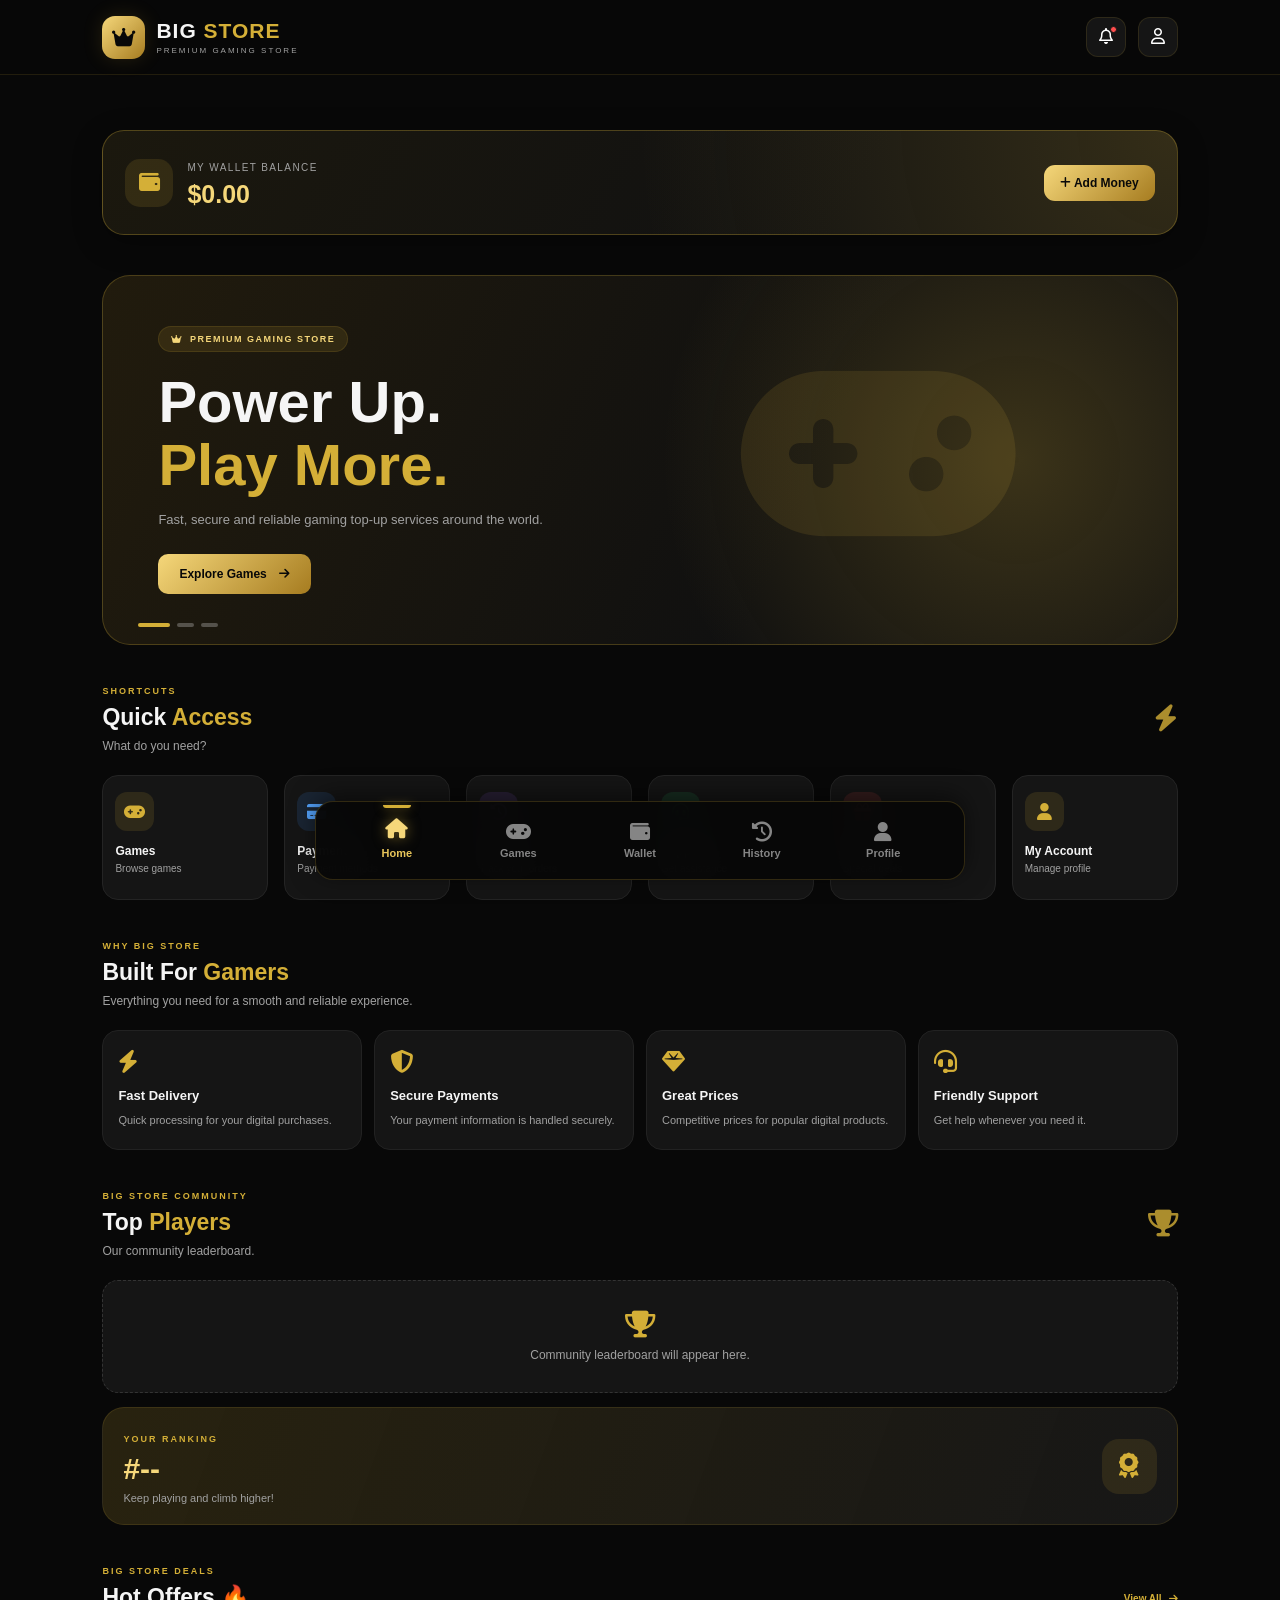
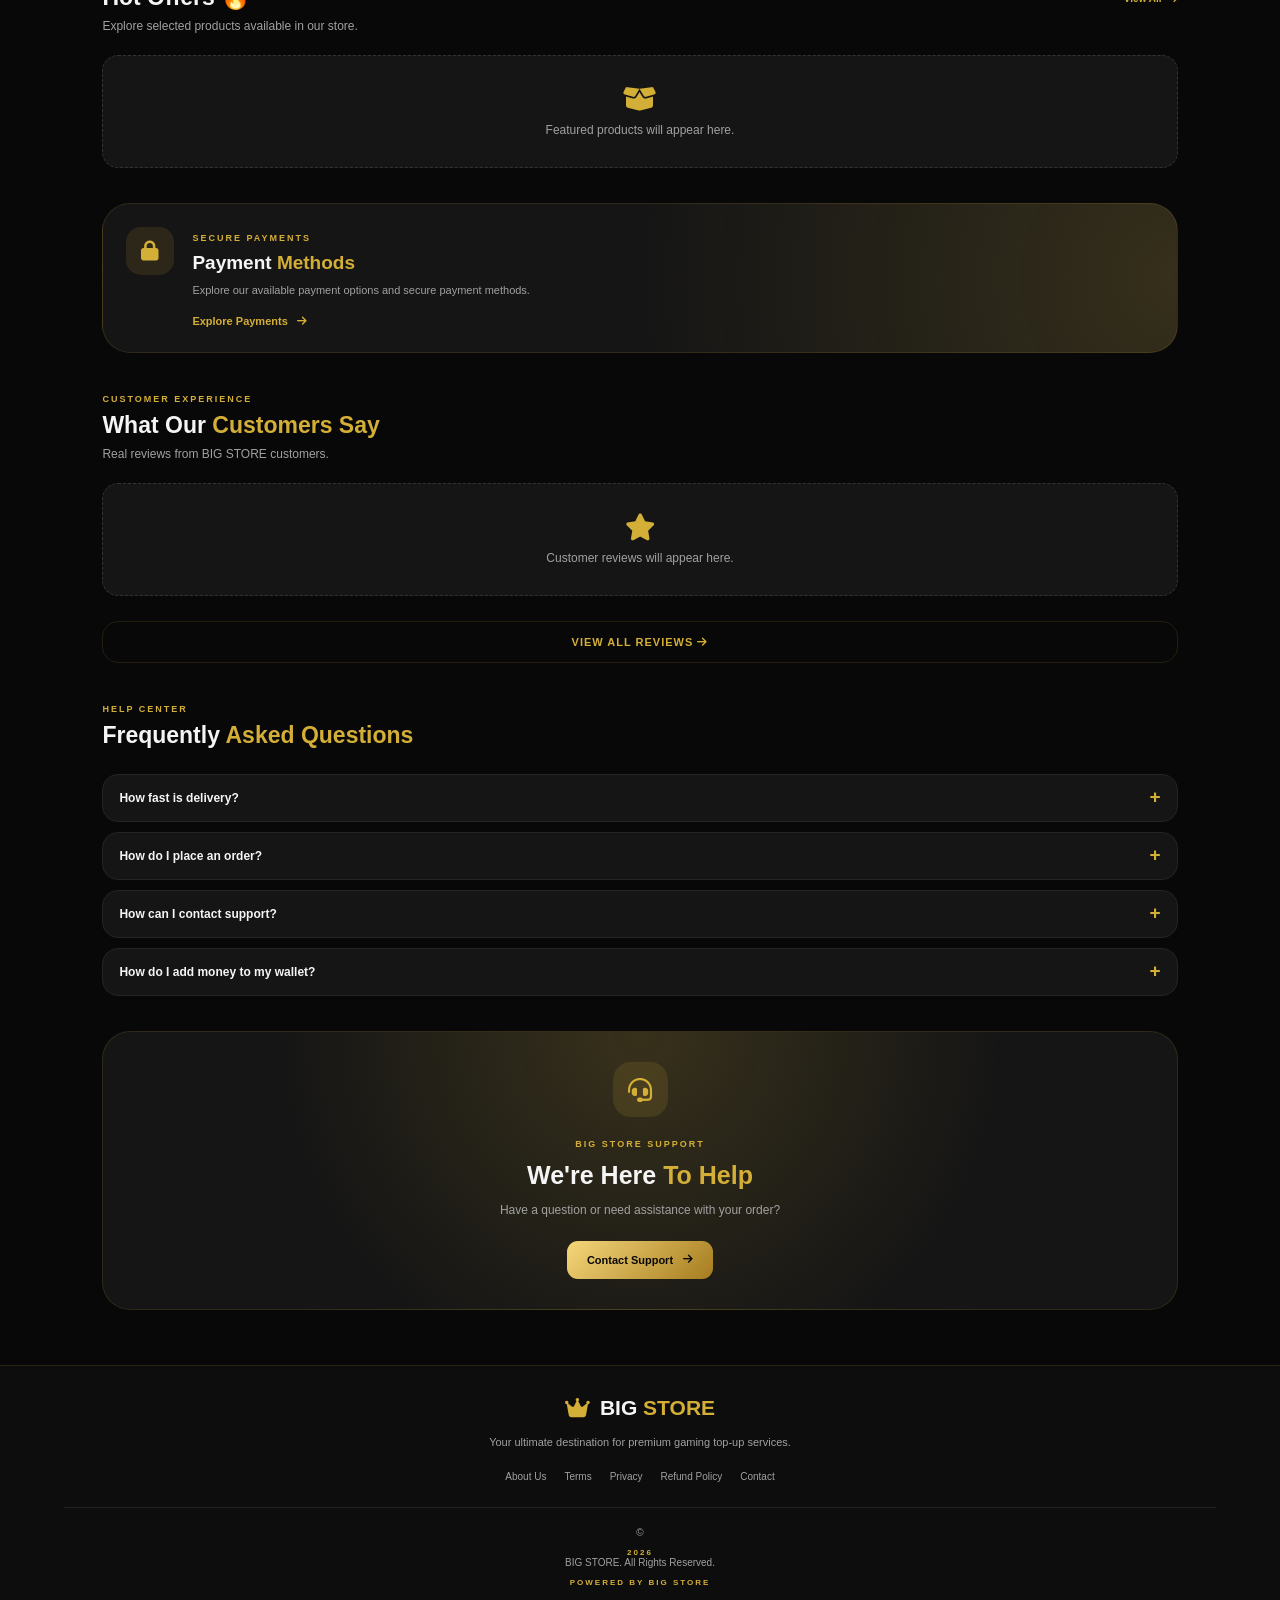
==== index.html @ cd186d9c "Initial commit" ====
<!DOCTYPE html>
<html lang="en">

<head>

<meta charset="UTF-8">

<meta name="viewport" content="width=device-width, initial-scale=1.0">

<title>BIG STORE | Premium Gaming Top-Up</title>

<meta name="description" content="BIG STORE - Premium Global Gaming Top-Up Platform. Fast, Secure and Reliable.">

<meta name="theme-color" content="#080808">

<link rel="stylesheet" href="index.css">

<link rel="stylesheet" href="https://cdnjs.cloudflare.com/ajax/libs/font-awesome/6.5.0/css/all.min.css">


<!-- =====================================
     BIG STORE BOTTOM NAVIGATION CSS
===================================== -->

<style>

/* =====================================
   BOTTOM NAVIGATION
===================================== */

.big-store-bottom-nav {

    position: fixed;

    bottom: 0;

    left: 0;

    width: 100%;

    z-index: 99999;

    display: flex;

    align-items: center;

    justify-content: space-around;

    padding: 10px 5px;

    padding-bottom: calc(10px + env(safe-area-inset-bottom));

    background: rgba(8, 8, 8, 0.97);

    border-top: 1px solid rgba(212, 175, 55, 0.20);

    box-shadow: 0 -5px 25px rgba(0, 0, 0, 0.5);

    backdrop-filter: blur(18px);

    -webkit-backdrop-filter: blur(18px);

}


/* NAV ITEM */

.big-store-bottom-nav .nav-item {

    position: relative;

    flex: 1;

    display: flex;

    flex-direction: column;

    align-items: center;

    justify-content: center;

    gap: 5px;

    padding: 7px 2px;

    color: #858585;

    text-decoration: none;

    font-family: Arial, sans-serif;

    transition: all 0.25s ease;

    -webkit-tap-highlight-color: transparent;

}


/* ICON */

.big-store-bottom-nav .nav-item i {

    font-size: 20px;

    transition: all 0.25s ease;

}


/* TEXT */

.big-store-bottom-nav .nav-item span {

    font-size: 11px;

    font-weight: 600;

    white-space: nowrap;

}


/* ACTIVE NAVIGATION */

.big-store-bottom-nav .nav-item.active {

    color: #e9c65b;

}


.big-store-bottom-nav .nav-item.active i {

    color: #f5d77a;

    transform: translateY(-3px);

    filter: drop-shadow(
        0 0 7px rgba(212, 175, 55, 0.5)
    );

}


/* ACTIVE INDICATOR */

.big-store-bottom-nav .nav-item.active::before {

    content: "";

    position: absolute;

    top: -10px;

    width: 28px;

    height: 3px;

    background: #d4af37;

    border-radius: 0 0 5px 5px;

    box-shadow: 0 0 10px rgba(212, 175, 55, 0.5);

}


/* HOVER */

@media (hover: hover) {

    .big-store-bottom-nav .nav-item:hover {

        color: #f5d77a;

        transform: translateY(-2px);

    }

}


/* TABLET */

@media (min-width: 600px) {

    .big-store-bottom-nav {

        left: 50%;

        transform: translateX(-50%);

        bottom: 15px;

        width: min(600px, calc(100% - 40px));

        padding: 12px 15px;

        border: 1px solid rgba(212, 175, 55, 0.2);

        border-radius: 18px;

    }

}


/* DESKTOP */

@media (min-width: 1000px) {

    .big-store-bottom-nav {

        width: 650px;

        bottom: 20px;

        padding: 13px 20px;

    }

}


/* SMALL MOBILE */

@media (max-width: 360px) {

    .big-store-bottom-nav .nav-item i {

        font-size: 18px;

    }

    .big-store-bottom-nav .nav-item span {

        font-size: 10px;

    }

}


/* BODY SPACE */

body {

    padding-bottom: 100px !important;

}


/* ACCESSIBILITY */

@media (prefers-reduced-motion: reduce) {

    .big-store-bottom-nav * {

        transition: none !important;

    }

}

</style>

</head>


<body>


<!-- =====================================
     TOP HEADER
===================================== -->

<header class="main-header">


    <div class="header-logo">


        <span class="logo-icon">

            <i class="fa-solid fa-crown"></i>

        </span>


        <div class="logo-text">

            <h2>BIG <span>STORE</span></h2>

            <small>PREMIUM GAMING STORE</small>

        </div>


    </div>



    <div class="header-actions">


        <button class="notification-btn" aria-label="Notifications">

            <i class="fa-regular fa-bell"></i>

            <span class="notification-dot"></span>

        </button>



        <button class="profile-btn" aria-label="Profile">

            <i class="fa-regular fa-user"></i>

        </button>


    </div>


</header>



<!-- =====================================
     WALLET BALANCE
===================================== -->

<section class="wallet-section">


    <div class="wallet-card">


        <div class="wallet-info">


            <div class="wallet-icon">

                <i class="fa-solid fa-wallet"></i>

            </div>


            <div>

                <span>MY WALLET BALANCE</span>

                <h2 id="walletBalance">$0.00</h2>

            </div>


        </div>



        <button class="wallet-add-btn" id="addMoneyBtn">

            <i class="fa-solid fa-plus"></i>

            Add Money

        </button>


    </div>


</section>



<!-- =====================================
     MAIN CONTENT
===================================== -->

<main class="main-content">



    <!-- PROMOTIONAL SLIDER -->

    <section class="hero-section">


        <div class="hero-slider" id="heroSlider">


            <div class="hero-content">


                <span class="hero-badge">

                    <i class="fa-solid fa-crown"></i>

                    PREMIUM GAMING STORE

                </span>



                <h1>

                    Power Up.<br>

                    <span>Play More.</span>

                </h1>



                <p>

                    Fast, secure and reliable gaming top-up

                    services around the world.

                </p>



                <button class="hero-btn" id="startTopupBtn">

                    Explore Games

                    <i class="fa-solid fa-arrow-right"></i>

                </button>


            </div>



            <div class="hero-decoration">

                <i class="fa-solid fa-gamepad"></i>

            </div>



            <div class="slider-indicators">

                <span class="active"></span>

                <span></span>

                <span></span>

            </div>


        </div>


    </section>



    <!-- =====================================
         QUICK ACCESS
    ===================================== -->

    <section class="quick-access-section">


        <div class="section-heading">


            <div>

                <span class="section-label">SHORTCUTS</span>

                <h2>Quick <span>Access</span></h2>

                <p>What do you need?</p>

            </div>



            <i class="fa-solid fa-bolt heading-icon"></i>


        </div>



        <div class="quick-access-grid">


            <a href="games.html" class="quick-card">


                <div class="quick-icon gold">

                    <i class="fa-solid fa-gamepad"></i>

                </div>


                <h3>Games</h3>

                <p>Browse games</p>


            </a>



            <a href="wallet-topup.html" class="quick-card">


                <div class="quick-icon blue">

                    <i class="fa-solid fa-credit-card"></i>

                </div>


                <h3>Payments</h3>

                <p>Payment methods</p>


            </a>



            <a href="history.html" class="quick-card">


                <div class="quick-icon purple">

                    <i class="fa-solid fa-clock-rotate-left"></i>

                </div>


                <h3>Orders</h3>

                <p>Track your orders</p>


            </a>



            <a href="support.html" class="quick-card">


                <div class="quick-icon green">

                    <i class="fa-solid fa-headset"></i>

                </div>


                <h3>Support</h3>

                <p>Get assistance</p>


            </a>



            <a href="offers.html" class="quick-card">


                <div class="quick-icon red">

                    <i class="fa-solid fa-gift"></i>

                </div>


                <h3>Offers</h3>

                <p>Special deals</p>


            </a>



            <a href="profile.html" class="quick-card">


                <div class="quick-icon gold">

                    <i class="fa-solid fa-user"></i>

                </div>


                <h3>My Account</h3>

                <p>Manage profile</p>


            </a>


        </div>


    </section>



    <!-- =====================================
         WHY BIG STORE
    ===================================== -->

    <section class="why-section">


        <div class="section-heading">


            <div>

                <span class="section-label">WHY BIG STORE</span>

                <h2>Built For <span>Gamers</span></h2>

                <p>

                    Everything you need for a smooth and reliable experience.

                </p>

            </div>


        </div>



        <div class="features-grid">


            <div class="feature-card">


                <i class="fa-solid fa-bolt"></i>


                <h3>Fast Delivery</h3>


                <p>

                    Quick processing for your digital purchases.

                </p>


            </div>



            <div class="feature-card">


                <i class="fa-solid fa-shield-halved"></i>


                <h3>Secure Payments</h3>


                <p>

                    Your payment information is handled securely.

                </p>


            </div>



            <div class="feature-card">


                <i class="fa-solid fa-gem"></i>


                <h3>Great Prices</h3>


                <p>

                    Competitive prices for popular digital products.

                </p>


            </div>



            <div class="feature-card">


                <i class="fa-solid fa-headset"></i>


                <h3>Friendly Support</h3>


                <p>

                    Get help whenever you need it.

                </p>


            </div>


        </div>


    </section>



    <!-- =====================================
         COMMUNITY
    ===================================== -->

    <section class="community-section">


        <div class="section-heading">


            <div>

                <span class="section-label">BIG STORE COMMUNITY</span>

                <h2>Top <span>Players</span></h2>

                <p>Our community leaderboard.</p>

            </div>



            <i class="fa-solid fa-trophy heading-icon"></i>


        </div>



        <div class="leaderboard-list" id="leaderboardList">


            <div class="leaderboard-placeholder">

                <i class="fa-solid fa-trophy"></i>

                <p>

                    Community leaderboard will appear here.

                </p>

            </div>


        </div>



        <div class="your-ranking-card">


            <div>

                <span>YOUR RANKING</span>

                <h2 id="userRanking">#--</h2>

                <p>Keep playing and climb higher!</p>

            </div>



            <div class="ranking-trophy">

                <i class="fa-solid fa-award"></i>

            </div>


        </div>


    </section>



    <!-- =====================================
         HOT DEALS
    ===================================== -->

    <section class="deals-section">


        <div class="section-heading">


            <div>

                <span class="section-label">BIG STORE DEALS</span>

                <h2>Hot Offers <span>🔥</span></h2>

                <p>

                    Explore selected products available in our store.

                </p>

            </div>



            <a href="games.html" class="view-all-btn">

                View All

                <i class="fa-solid fa-arrow-right"></i>

            </a>


        </div>



        <div class="deals-grid" id="dealsGrid">


            <div class="deals-placeholder">

                <i class="fa-solid fa-box-open"></i>

                <p>

                    Featured products will appear here.

                </p>

            </div>


        </div>


    </section>



    <!-- =====================================
         PAYMENT METHODS
    ===================================== -->

    <section class="payment-section">


        <div class="payment-card">


            <div class="payment-icon">

                <i class="fa-solid fa-lock"></i>

            </div>



            <div class="payment-content">


                <span>SECURE PAYMENTS</span>


                <h2>Payment <span>Methods</span></h2>


                <p>

                    Explore our available payment options

                    and secure payment methods.

                </p>


                <a href="wallet-topup.html">

                    Explore Payments

                    <i class="fa-solid fa-arrow-right"></i>

                </a>


            </div>


        </div>


    </section>



    <!-- =====================================
         CUSTOMER REVIEWS
    ===================================== -->

    <section class="reviews-section">


        <div class="section-heading">


            <div>

                <span class="section-label">CUSTOMER EXPERIENCE</span>

                <h2>What Our <span>Customers Say</span></h2>

                <p>

                    Real reviews from BIG STORE customers.

                </p>

            </div>


        </div>



        <div class="reviews-container" id="reviewsContainer">


            <div class="reviews-placeholder">

                <i class="fa-solid fa-star"></i>

                <p>

                    Customer reviews will appear here.

                </p>

            </div>


        </div>



        <a href="reviews.html" class="reviews-link">

            VIEW ALL REVIEWS

            <i class="fa-solid fa-arrow-right"></i>

        </a>


    </section>



    <!-- =====================================
         FAQ
    ===================================== -->

    <section class="faq-section">


        <div class="section-heading">


            <div>

                <span class="section-label">HELP CENTER</span>

                <h2>Frequently <span>Asked Questions</span></h2>

            </div>


        </div>



        <div class="faq-list">


            <details class="faq-item">


                <summary>How fast is delivery?</summary>


                <p>

                    Delivery time depends on the selected product and service.

                </p>


            </details>



            <details class="faq-item">


                <summary>How do I place an order?</summary>


                <p>

                    Choose your game, select a product and follow the checkout process.

                </p>


            </details>



            <details class="faq-item">


                <summary>How can I contact support?</summary>


                <p>

                    Contact our support team through the available support channels.

                </p>


            </details>



            <details class="faq-item">


                <summary>How do I add money to my wallet?</summary>


                <p>

                    Visit the wallet section to explore available deposit methods.

                </p>


            </details>


        </div>


    </section>



    <!-- =====================================
         SUPPORT BANNER
    ===================================== -->

    <section class="support-section">


        <div class="support-card">


            <div class="support-icon">

                <i class="fa-solid fa-headset"></i>

            </div>



            <span>BIG STORE SUPPORT</span>



            <h2>We're Here <span>To Help</span></h2>



            <p>

                Have a question or need assistance

                with your order?

            </p>



            <a href="support.html" class="support-btn">

                Contact Support

                <i class="fa-solid fa-arrow-right"></i>

            </a>


        </div>


    </section>


</main>



<!-- =====================================
     FOOTER
===================================== -->

<footer class="main-footer">


    <div class="footer-logo">


        <i class="fa-solid fa-crown"></i>


        <h2>BIG <span>STORE</span></h2>


    </div>



    <p>

        Your ultimate destination for premium

        gaming top-up services.

    </p>



    <div class="footer-links">


        <a href="about.html">About Us</a>


        <a href="terms.html">Terms</a>


        <a href="privacy.html">Privacy</a>


        <a href="refund.html">Refund Policy</a>


        <a href="support.html">Contact</a>


    </div>



    <div class="footer-bottom">


        <p>

            &copy; <span id="currentYear"></span>

            BIG STORE. All Rights Reserved.

        </p>


        <span>POWERED BY BIG STORE</span>


    </div>


</footer>



<!-- =====================================
     BIG STORE BOTTOM NAVIGATION
===================================== -->

<nav class="big-store-bottom-nav">


    <a href="index.html" class="nav-item">

        <i class="fas fa-home"></i>

        <span>Home</span>

    </a>



    <a href="games.html" class="nav-item">

        <i class="fas fa-gamepad"></i>

        <span>Games</span>

    </a>



    <a href="wallet-topup.html" class="nav-item">

        <i class="fas fa-wallet"></i>

        <span>Wallet</span>

    </a>



    <a href="history.html" class="nav-item">

        <i class="fas fa-clock-rotate-left"></i>

        <span>History</span>

    </a>



    <a href="profile.html" class="nav-item">

        <i class="fas fa-user"></i>

        <span>Profile</span>

    </a>


</nav>



<!-- =====================================
     ACTIVE NAVIGATION SYSTEM
===================================== -->

<script>

document.addEventListener("DOMContentLoaded", function () {


    const currentPage = window.location.pathname

        .split("/")

        .pop()

        .toLowerCase() || "index.html";


    const navItems = document.querySelectorAll(

        ".big-store-bottom-nav .nav-item"

    );


    navItems.forEach(item => {


        const link = item.getAttribute("href").toLowerCase();


        item.classList.toggle(

            "active",

            link === currentPage

        );


    });


    console.log(

        "BIG STORE Bottom Navigation Loaded Successfully!"

    );


});

</script>



<!-- =====================================
     INDEX JAVASCRIPT
===================================== -->

<script src="index.js"></script>


</body>

</html>
---- index.css ----
/* =========================================
   BIG STORE - PREMIUM BLACK & GOLD
   MAIN STYLESHEET
========================================= */

/* =========================================
   01. ROOT VARIABLES
========================================= */

:root {
    --bg-primary: #080808;
    --bg-secondary: #101010;
    --bg-card: #151515;
    --bg-card-light: #1c1c1c;

    --gold: #d4af37;
    --gold-light: #f5d77a;
    --gold-dark: #a67c20;

    --white: #ffffff;
    --text-primary: #f5f5f5;
    --text-secondary: #a1a1a1;
    --text-muted: #707070;

    --border: rgba(212, 175, 55, 0.13);
    --gold-glow: rgba(212, 175, 55, 0.15);

    --success: #28c76f;
    --danger: #ff4d4d;

    --radius-sm: 10px;
    --radius-md: 16px;
    --radius-lg: 22px;
    --radius-xl: 28px;

    --transition: all 0.3s ease;
}

/* =========================================
   02. RESET
========================================= */

* {
    margin: 0;
    padding: 0;
    box-sizing: border-box;
}

html {
    scroll-behavior: smooth;
    scrollbar-color: var(--gold-dark) var(--bg-primary);
}

body {
    font-family: "Segoe UI", Arial, sans-serif;
    background: var(--bg-primary);
    color: var(--text-primary);
    min-height: 100vh;
    overflow-x: hidden;
    padding-bottom: 85px;
}

button,
input {
    font: inherit;
}

button,
a {
    -webkit-tap-highlight-color: transparent;
}

button {
    cursor: pointer;
}

a {
    color: inherit;
    text-decoration: none;
}

img {
    max-width: 100%;
    display: block;
}

/* =========================================
   03. SCROLLBAR
========================================= */

::-webkit-scrollbar {
    width: 6px;
}

::-webkit-scrollbar-track {
    background: var(--bg-primary);
}

::-webkit-scrollbar-thumb {
    background: var(--gold-dark);
    border-radius: 20px;
}

/* =========================================
   04. HEADER
========================================= */

.main-header {
    width: 100%;
    min-height: 75px;
    padding: 12px 5%;
    display: flex;
    align-items: center;
    justify-content: space-between;
    background: rgba(8, 8, 8, 0.96);
    border-bottom: 1px solid var(--border);
    position: sticky;
    top: 0;
    z-index: 100;
    backdrop-filter: blur(15px);
}

.header-logo {
    display: flex;
    align-items: center;
    gap: 11px;
}

.logo-icon {
    width: 43px;
    height: 43px;
    border-radius: 13px;
    background: linear-gradient(
        135deg,
        var(--gold-light),
        var(--gold-dark)
    );
    color: #080808;
    display: flex;
    align-items: center;
    justify-content: center;
    font-size: 21px;
    box-shadow: 0 0 20px var(--gold-glow);
}

.logo-text h2 {
    font-size: 21px;
    font-weight: 900;
    letter-spacing: 1px;
}

.logo-text h2 span {
    color: var(--gold);
}

.logo-text small {
    font-size: 8px;
    letter-spacing: 2px;
    color: var(--text-secondary);
    display: block;
    margin-top: 3px;
}

.header-actions {
    display: flex;
    align-items: center;
    gap: 12px;
}

.notification-btn,
.profile-btn {
    width: 40px;
    height: 40px;
    border-radius: 12px;
    border: 1px solid var(--border);
    background: var(--bg-card);
    color: var(--white);
    font-size: 16px;
    position: relative;
    transition: var(--transition);
}

.notification-btn:hover,
.profile-btn:hover {
    color: var(--gold);
    border-color: var(--gold);
    transform: translateY(-2px);
}

.notification-dot {
    position: absolute;
    width: 7px;
    height: 7px;
    background: var(--danger);
    border-radius: 50%;
    top: 8px;
    right: 8px;
    border: 1px solid var(--bg-card);
}

/* =========================================
   05. WALLET SECTION
========================================= */

.wallet-section {
    padding: 20px 5% 5px;
}

.wallet-card {
    max-width: 1200px;
    margin: auto;
    min-height: 105px;
    padding: 19px 22px;
    border-radius: var(--radius-lg);
    background:
        radial-gradient(
            circle at top right,
            rgba(212, 175, 55, 0.18),
            transparent 50%
        ),
        linear-gradient(120deg, #1b180e, #111111 70%);
    border: 1px solid rgba(212, 175, 55, 0.3);
    display: flex;
    justify-content: space-between;
    align-items: center;
    gap: 15px;
    box-shadow: 0 8px 30px rgba(0, 0, 0, 0.3);
}

.wallet-info {
    display: flex;
    align-items: center;
    gap: 14px;
}

.wallet-icon {
    width: 48px;
    height: 48px;
    border-radius: 15px;
    background: rgba(212, 175, 55, 0.13);
    color: var(--gold);
    display: flex;
    align-items: center;
    justify-content: center;
    font-size: 21px;
}

.wallet-info span {
    font-size: 10px;
    color: var(--text-secondary);
    letter-spacing: 1.4px;
}

.wallet-info h2 {
    font-size: 25px;
    margin-top: 5px;
    color: var(--gold-light);
    font-weight: 800;
}

.wallet-add-btn {
    border: none;
    border-radius: 11px;
    padding: 11px 16px;
    background: linear-gradient(
        135deg,
        var(--gold-light),
        var(--gold-dark)
    );
    color: #090909;
    font-size: 12px;
    font-weight: 800;
    transition: var(--transition);
}

.wallet-add-btn:hover {
    transform: translateY(-3px);
    box-shadow: 0 5px 20px var(--gold-glow);
}

/* =========================================
   06. MAIN CONTENT
========================================= */

.main-content {
    max-width: 1400px;
    margin: auto;
    padding: 10px 5%;
}

section {
    margin-top: 35px;
}

/* =========================================
   07. HERO SECTION
========================================= */

.hero-section {
    margin-top: 25px;
}

.hero-slider {
    min-height: 275px;
    position: relative;
    overflow: hidden;
    border-radius: var(--radius-xl);
    padding: 38px 35px;
    display: flex;
    align-items: center;
    background:
        radial-gradient(
            circle at 85% 50%,
            rgba(212, 175, 55, 0.22),
            transparent 38%
        ),
        linear-gradient(115deg, #211b0d, #101010 65%);
    border: 1px solid rgba(212, 175, 55, 0.25);
}

.hero-content {
    position: relative;
    z-index: 2;
    max-width: 540px;
}

.hero-badge {
    display: inline-flex;
    align-items: center;
    gap: 7px;
    color: var(--gold-light);
    background: rgba(212, 175, 55, 0.12);
    border: 1px solid var(--border);
    padding: 7px 12px;
    border-radius: 30px;
    font-size: 9px;
    font-weight: 800;
    letter-spacing: 1.5px;
}

.hero-content h1 {
    font-size: clamp(35px, 5vw, 58px);
    font-weight: 900;
    line-height: 1.1;
    margin: 18px 0 12px;
}

.hero-content h1 span {
    color: var(--gold);
}

.hero-content p {
    color: var(--text-secondary);
    font-size: 13px;
    line-height: 1.7;
    max-width: 390px;
}

.hero-btn {
    margin-top: 23px;
    border: none;
    padding: 13px 21px;
    border-radius: 10px;
    background: linear-gradient(
        135deg,
        var(--gold-light),
        var(--gold-dark)
    );
    color: #080808;
    font-size: 12px;
    font-weight: 900;
    display: inline-flex;
    align-items: center;
    gap: 12px;
    transition: var(--transition);
}

.hero-btn:hover {
    transform: translateY(-3px);
    box-shadow: 0 8px 25px var(--gold-glow);
}

.hero-decoration {
    position: absolute;
    right: 10%;
    top: 50%;
    transform: translateY(-50%);
    color: rgba(212, 175, 55, 0.12);
    font-size: 160px;
}

.slider-indicators {
    position: absolute;
    bottom: 17px;
    left: 35px;
    display: flex;
    gap: 7px;
}

.slider-indicators span {
    width: 17px;
    height: 4px;
    border-radius: 10px;
    background: rgba(255, 255, 255, 0.25);
}

.slider-indicators span.active {
    width: 32px;
    background: var(--gold);
}

/* =========================================
   08. SECTION HEADING
========================================= */

.section-heading {
    display: flex;
    align-items: center;
    justify-content: space-between;
    gap: 15px;
    margin-bottom: 19px;
}

.section-label {
    color: var(--gold);
    font-size: 9px;
    letter-spacing: 2px;
    font-weight: 900;
}

.section-heading h2 {
    font-size: 23px;
    font-weight: 850;
    margin: 6px 0;
}

.section-heading h2 span {
    color: var(--gold);
}

.section-heading p {
    color: var(--text-secondary);
    font-size: 12px;
    line-height: 1.6;
}

.heading-icon {
    font-size: 27px;
    color: var(--gold);
    opacity: 0.8;
}

/* =========================================
   09. QUICK ACCESS
========================================= */

.quick-access-grid {
    display: grid;
    grid-template-columns: repeat(3, 1fr);
    gap: 12px;
}

.quick-card {
    min-height: 125px;
    padding: 16px 12px;
    border-radius: var(--radius-md);
    background: var(--bg-card);
    border: 1px solid #242424;
    transition: var(--transition);
}

.quick-card:hover {
    transform: translateY(-4px);
    border-color: var(--gold);
    background: #1c190f;
}

.quick-icon {
    width: 39px;
    height: 39px;
    display: flex;
    align-items: center;
    justify-content: center;
    border-radius: 12px;
    font-size: 17px;
    margin-bottom: 13px;
}

.quick-icon.gold {
    background: rgba(212, 175, 55, 0.13);
    color: var(--gold);
}

.quick-icon.blue {
    background: rgba(65, 150, 255, 0.13);
    color: #55a5ff;
}

.quick-icon.purple {
    background: rgba(165, 100, 255, 0.13);
    color: #b58aff;
}

.quick-icon.green {
    background: rgba(40, 199, 111, 0.13);
    color: #28c76f;
}

.quick-icon.red {
    background: rgba(255, 77, 77, 0.13);
    color: #ff6b6b;
}

.quick-card h3 {
    font-size: 12px;
    font-weight: 800;
}

.quick-card p {
    color: var(--text-secondary);
    font-size: 10px;
    margin-top: 5px;
}

/* =========================================
   10. WHY BIG STORE
========================================= */

.features-grid {
    display: grid;
    grid-template-columns: repeat(2, 1fr);
    gap: 12px;
}

.feature-card {
    padding: 19px 15px;
    border-radius: var(--radius-md);
    background: var(--bg-card);
    border: 1px solid #222222;
    transition: var(--transition);
}

.feature-card:hover {
    border-color: var(--gold);
    transform: translateY(-3px);
}

.feature-card > i {
    font-size: 23px;
    color: var(--gold);
    margin-bottom: 15px;
}

.feature-card h3 {
    font-size: 13px;
    margin-bottom: 8px;
}

.feature-card p {
    color: var(--text-secondary);
    font-size: 11px;
    line-height: 1.7;
}

/* =========================================
   11. COMMUNITY LEADERBOARD
========================================= */

.leaderboard-list {
    display: flex;
    flex-direction: column;
    gap: 10px;
}

.leaderboard-placeholder,
.deals-placeholder,
.reviews-placeholder {
    padding: 30px 15px;
    text-align: center;
    border-radius: var(--radius-md);
    background: var(--bg-card);
    border: 1px dashed #333333;
    color: var(--text-secondary);
}

.leaderboard-placeholder i,
.deals-placeholder i,
.reviews-placeholder i {
    color: var(--gold);
    font-size: 27px;
    margin-bottom: 10px;
}

.leaderboard-placeholder p,
.deals-placeholder p,
.reviews-placeholder p {
    font-size: 12px;
}

.your-ranking-card {
    margin-top: 14px;
    padding: 20px;
    border-radius: var(--radius-lg);
    background:
        linear-gradient(
            110deg,
            rgba(212, 175, 55, 0.16),
            #171717
        );
    border: 1px solid var(--border);
    display: flex;
    align-items: center;
    justify-content: space-between;
}

.your-ranking-card span {
    color: var(--gold);
    font-size: 9px;
    letter-spacing: 2px;
    font-weight: 900;
}

.your-ranking-card h2 {
    font-size: 30px;
    margin: 6px 0;
    color: var(--gold-light);
}

.your-ranking-card p {
    color: var(--text-secondary);
    font-size: 11px;
}

.ranking-trophy {
    width: 55px;
    height: 55px;
    display: flex;
    align-items: center;
    justify-content: center;
    background: rgba(212, 175, 55, 0.12);
    color: var(--gold);
    border-radius: 17px;
    font-size: 26px;
}

/* =========================================
   12. DEALS
========================================= */

.view-all-btn {
    color: var(--gold);
    font-size: 10px;
    font-weight: 800;
    display: flex;
    align-items: center;
    gap: 7px;
    white-space: nowrap;
}

.deals-grid {
    display: grid;
    grid-template-columns: repeat(2, 1fr);
    gap: 12px;
}

.deals-placeholder {
    grid-column: 1 / -1;
}

/* =========================================
   13. PAYMENT METHODS
========================================= */

.payment-card {
    padding: 23px;
    border-radius: var(--radius-xl);
    background:
        radial-gradient(
            circle at right,
            rgba(212, 175, 55, 0.17),
            transparent 50%
        ),
        #151515;
    border: 1px solid var(--border);
    display: flex;
    align-items: flex-start;
    gap: 18px;
}

.payment-icon {
    width: 48px;
    height: 48px;
    flex-shrink: 0;
    border-radius: 15px;
    background: rgba(212, 175, 55, 0.12);
    display: flex;
    align-items: center;
    justify-content: center;
    color: var(--gold);
    font-size: 20px;
}

.payment-content > span {
    font-size: 9px;
    letter-spacing: 2px;
    color: var(--gold);
    font-weight: 900;
}

.payment-content h2 {
    font-size: 19px;
    margin: 7px 0;
}

.payment-content h2 span {
    color: var(--gold);
}

.payment-content p {
    color: var(--text-secondary);
    font-size: 11px;
    line-height: 1.7;
}

.payment-content a {
    margin-top: 15px;
    display: inline-flex;
    align-items: center;
    gap: 9px;
    color: var(--gold);
    font-size: 11px;
    font-weight: 800;
}

/* =========================================
   14. CUSTOMER REVIEWS
========================================= */

.reviews-container {
    display: flex;
    gap: 12px;
    overflow-x: auto;
    padding-bottom: 8px;
    scrollbar-width: none;
}

.reviews-container::-webkit-scrollbar {
    display: none;
}

.reviews-placeholder {
    width: 100%;
    flex-shrink: 0;
}

.reviews-link {
    margin-top: 17px;
    display: block;
    text-align: center;
    padding: 14px;
    color: var(--gold);
    border: 1px solid var(--border);
    border-radius: var(--radius-md);
    font-size: 11px;
    font-weight: 900;
    letter-spacing: 1px;
    transition: var(--transition);
}

.reviews-link:hover {
    background: var(--gold-glow);
    border-color: var(--gold);
}

/* =========================================
   15. FAQ
========================================= */

.faq-list {
    display: flex;
    flex-direction: column;
    gap: 10px;
}

.faq-item {
    padding: 16px;
    border-radius: var(--radius-md);
    background: var(--bg-card);
    border: 1px solid #242424;
    transition: var(--transition);
}

.faq-item[open] {
    border-color: var(--gold);
}

.faq-item summary {
    cursor: pointer;
    list-style: none;
    font-size: 12px;
    font-weight: 700;
    position: relative;
    padding-right: 25px;
}

.faq-item summary::-webkit-details-marker {
    display: none;
}

.faq-item summary::after {
    content: "+";
    position: absolute;
    right: 0;
    color: var(--gold);
    font-size: 19px;
    top: -5px;
}

.faq-item[open] summary::after {
    content: "−";
}

.faq-item p {
    color: var(--text-secondary);
    font-size: 11px;
    line-height: 1.7;
    margin-top: 13px;
}

/* =========================================
   16. SUPPORT
========================================= */

.support-card {
    padding: 30px 22px;
    border-radius: var(--radius-xl);
    text-align: center;
    background:
        radial-gradient(
            circle at top,
            rgba(212, 175, 55, 0.18),
            transparent 60%
        ),
        #151515;
    border: 1px solid var(--border);
}

.support-icon {
    width: 55px;
    height: 55px;
    border-radius: 18px;
    background: rgba(212, 175, 55, 0.13);
    color: var(--gold);
    font-size: 24px;
    display: flex;
    align-items: center;
    justify-content: center;
    margin: 0 auto 16px;
}

.support-card > span {
    color: var(--gold);
    font-size: 9px;
    letter-spacing: 2px;
    font-weight: 900;
}

.support-card h2 {
    font-size: 25px;
    margin: 10px 0;
}

.support-card h2 span {
    color: var(--gold);
}

.support-card p {
    color: var(--text-secondary);
    font-size: 12px;
    line-height: 1.7;
}

.support-btn {
    margin-top: 20px;
    display: inline-flex;
    align-items: center;
    gap: 10px;
    padding: 13px 20px;
    border-radius: 11px;
    background: linear-gradient(
        135deg,
        var(--gold-light),
        var(--gold-dark)
    );
    color: #080808;
    font-size: 11px;
    font-weight: 900;
    transition: var(--transition);
}

.support-btn:hover {
    transform: translateY(-3px);
    box-shadow: 0 5px 20px var(--gold-glow);
}

/* =========================================
   17. FOOTER
========================================= */

.main-footer {
    margin-top: 45px;
    padding: 30px 5% 100px;
    background: #0d0d0d;
    border-top: 1px solid var(--border);
    text-align: center;
}

.footer-logo {
    display: flex;
    align-items: center;
    justify-content: center;
    gap: 10px;
}

.footer-logo i {
    color: var(--gold);
    font-size: 22px;
}

.footer-logo h2 {
    font-size: 21px;
    font-weight: 900;
}

.footer-logo h2 span {
    color: var(--gold);
}

.main-footer > p {
    margin: 13px auto 20px;
    max-width: 330px;
    font-size: 11px;
    color: var(--text-secondary);
    line-height: 1.7;
}

.footer-links {
    display: flex;
    flex-wrap: wrap;
    justify-content: center;
    gap: 18px;
    margin-bottom: 25px;
}

.footer-links a {
    color: var(--text-secondary);
    font-size: 10px;
    transition: var(--transition);
}

.footer-links a:hover {
    color: var(--gold);
}

.footer-bottom {
    padding-top: 19px;
    border-top: 1px solid #222222;
}

.footer-bottom p {
    font-size: 10px;
    color: var(--text-secondary);
}

.footer-bottom span {
    display: block;
    color: var(--gold);
    font-size: 8px;
    letter-spacing: 2px;
    margin-top: 10px;
    font-weight: 900;
}

/* =========================================
   18. FIXED BOTTOM NAVIGATION
========================================= */

.bottom-navigation {
    position: fixed;
    bottom: 0;
    left: 0;
    width: 100%;
    min-height: 72px;
    padding: 9px 8px calc(9px + env(safe-area-inset-bottom));
    background: rgba(12, 12, 12, 0.97);
    border-top: 1px solid rgba(212, 175, 55, 0.2);
    display: flex;
    align-items: center;
    justify-content: space-around;
    z-index: 999;
    backdrop-filter: blur(18px);
}

.nav-item {
    flex: 1;
    min-width: 0;
    display: flex;
    flex-direction: column;
    align-items: center;
    justify-content: center;
    gap: 5px;
    color: #777777;
    transition: var(--transition);
    position: relative;
}

.nav-item i {
    font-size: 19px;
    transition: var(--transition);
}

.nav-item span {
    font-size: 9px;
    font-weight: 700;
}

.nav-item.active {
    color: var(--gold);
}

.nav-item.active i {
    transform: translateY(-2px);
    filter: drop-shadow(0 0 7px rgba(212, 175, 55, 0.5));
}

.nav-item.active::before {
    content: "";
    position: absolute;
    top: -9px;
    width: 23px;
    height: 3px;
    background: var(--gold);
    border-radius: 10px;
    box-shadow: 0 0 10px var(--gold);
}

.nav-item:hover {
    color: var(--gold-light);
}

/* =========================================
   19. ANIMATIONS
========================================= */

@keyframes fadeIn {
    from {
        opacity: 0;
        transform: translateY(12px);
    }

    to {
        opacity: 1;
        transform: translateY(0);
    }
}

@keyframes goldPulse {
    0%,
    100% {
        box-shadow: 0 0 5px rgba(212, 175, 55, 0.1);
    }

    50% {
        box-shadow: 0 0 20px rgba(212, 175, 55, 0.2);
    }
}

.hero-slider {
    animation: fadeIn 0.7s ease;
}

.wallet-card {
    animation: goldPulse 4s infinite;
}

/* =========================================
   20. TABLET RESPONSIVE
========================================= */

@media (min-width: 600px) {

    .quick-access-grid {
        grid-template-columns: repeat(3, 1fr);
        gap: 16px;
    }

    .features-grid {
        grid-template-columns: repeat(4, 1fr);
    }

    .deals-grid {
        grid-template-columns: repeat(3, 1fr);
    }

    .hero-slider {
        min-height: 320px;
    }

    .main-content {
        padding-left: 6%;
        padding-right: 6%;
    }

    .wallet-section {
        padding-left: 6%;
        padding-right: 6%;
    }

}

/* =========================================
   21. DESKTOP RESPONSIVE
========================================= */

@media (min-width: 1000px) {

    .main-header {
        padding-left: 8%;
        padding-right: 8%;
    }

    .main-content {
        padding-left: 8%;
        padding-right: 8%;
    }

    .wallet-section {
        padding-left: 8%;
        padding-right: 8%;
    }

    .quick-access-grid {
        grid-template-columns: repeat(6, 1fr);
    }

    .deals-grid {
        grid-template-columns: repeat(4, 1fr);
    }

    .hero-slider {
        min-height: 370px;
        padding-left: 55px;
    }

    .hero-decoration {
        font-size: 220px;
        right: 15%;
    }

    .bottom-navigation {
        left: 50%;
        transform: translateX(-50%);
        width: min(100%, 800px);
        border-radius: 18px 18px 0 0;
    }

}

/* =========================================
   22. MOBILE RESPONSIVE
========================================= */

@media (max-width: 480px) {

    .main-header {
        min-height: 67px;
        padding: 10px 4%;
    }

    .logo-icon {
        width: 38px;
        height: 38px;
        font-size: 18px;
    }

    .logo-text h2 {
        font-size: 18px;
    }

    .logo-text small {
        font-size: 7px;
    }

    .wallet-section {
        padding: 15px 4% 0;
    }

    .wallet-card {
        padding: 15px;
        min-height: 90px;
    }

    .wallet-icon {
        width: 40px;
        height: 40px;
        font-size: 18px;
    }

    .wallet-info {
        gap: 10px;
    }

    .wallet-info span {
        font-size: 8px;
    }

    .wallet-info h2 {
        font-size: 21px;
    }

    .wallet-add-btn {
        padding: 10px 11px;
        font-size: 10px;
    }

    .main-content {
        padding: 5px 4%;
    }

    section {
        margin-top: 30px;
    }

    .hero-slider {
        min-height: 250px;
        padding: 25px 20px;
    }

    .hero-content h1 {
        font-size: 39px;
    }

    .hero-content p {
        font-size: 11px;
        max-width: 250px;
    }

    .hero-decoration {
        font-size: 100px;
        right: 2%;
        opacity: 0.65;
    }

    .slider-indicators {
        left: 20px;
    }

    .section-heading h2 {
        font-size: 20px;
    }

    .section-heading p {
        font-size: 10px;
    }

    .quick-access-grid {
        gap: 9px;
    }

    .quick-card {
        min-height: 115px;
        padding: 13px 10px;
    }

    .quick-card h3 {
        font-size: 11px;
    }

    .quick-card p {
        font-size: 9px;
    }

    .features-grid {
        gap: 9px;
    }

    .feature-card {
        padding: 15px 12px;
    }

    .feature-card h3 {
        font-size: 12px;
    }

    .feature-card p {
        font-size: 10px;
    }

    .payment-card {
        padding: 18px;
        gap: 12px;
    }

    .payment-icon {
        width: 40px;
        height: 40px;
        font-size: 17px;
    }

    .payment-content h2 {
        font-size: 16px;
    }

    .support-card {
        padding: 25px 15px;
    }

    .support-card h2 {
        font-size: 22px;
    }

    .footer-links {
        gap: 13px;
    }

    .bottom-navigation {
        min-height: 68px;
    }

    .nav-item i {
        font-size: 17px;
    }

    .nav-item span {
        font-size: 8px;
    }

}

/* =========================================
   23. SMALL MOBILE
========================================= */

@media (max-width: 350px) {

    .wallet-card {
        padding: 12px;
    }

    .wallet-info h2 {
        font-size: 18px;
    }

    .wallet-add-btn {
        padding: 9px;
        font-size: 9px;
    }

    .quick-card h3 {
        font-size: 10px;
    }

    .quick-card p {
        font-size: 8px;
    }

    .nav-item i {
        font-size: 16px;
    }

}

/* =========================================
   24. ACCESSIBILITY
========================================= */

button:focus-visible,
a:focus-visible,
summary:focus-visible {
    outline: 2px solid var(--gold);
    outline-offset: 4px;
}

@media (prefers-reduced-motion: reduce) {

    *,
    *::before,
    *::after {
        animation-duration: 0.01ms !important;
        animation-iteration-count: 1 !important;
        scroll-behavior: auto !important;
        transition-duration: 0.01ms !important;
    }

}
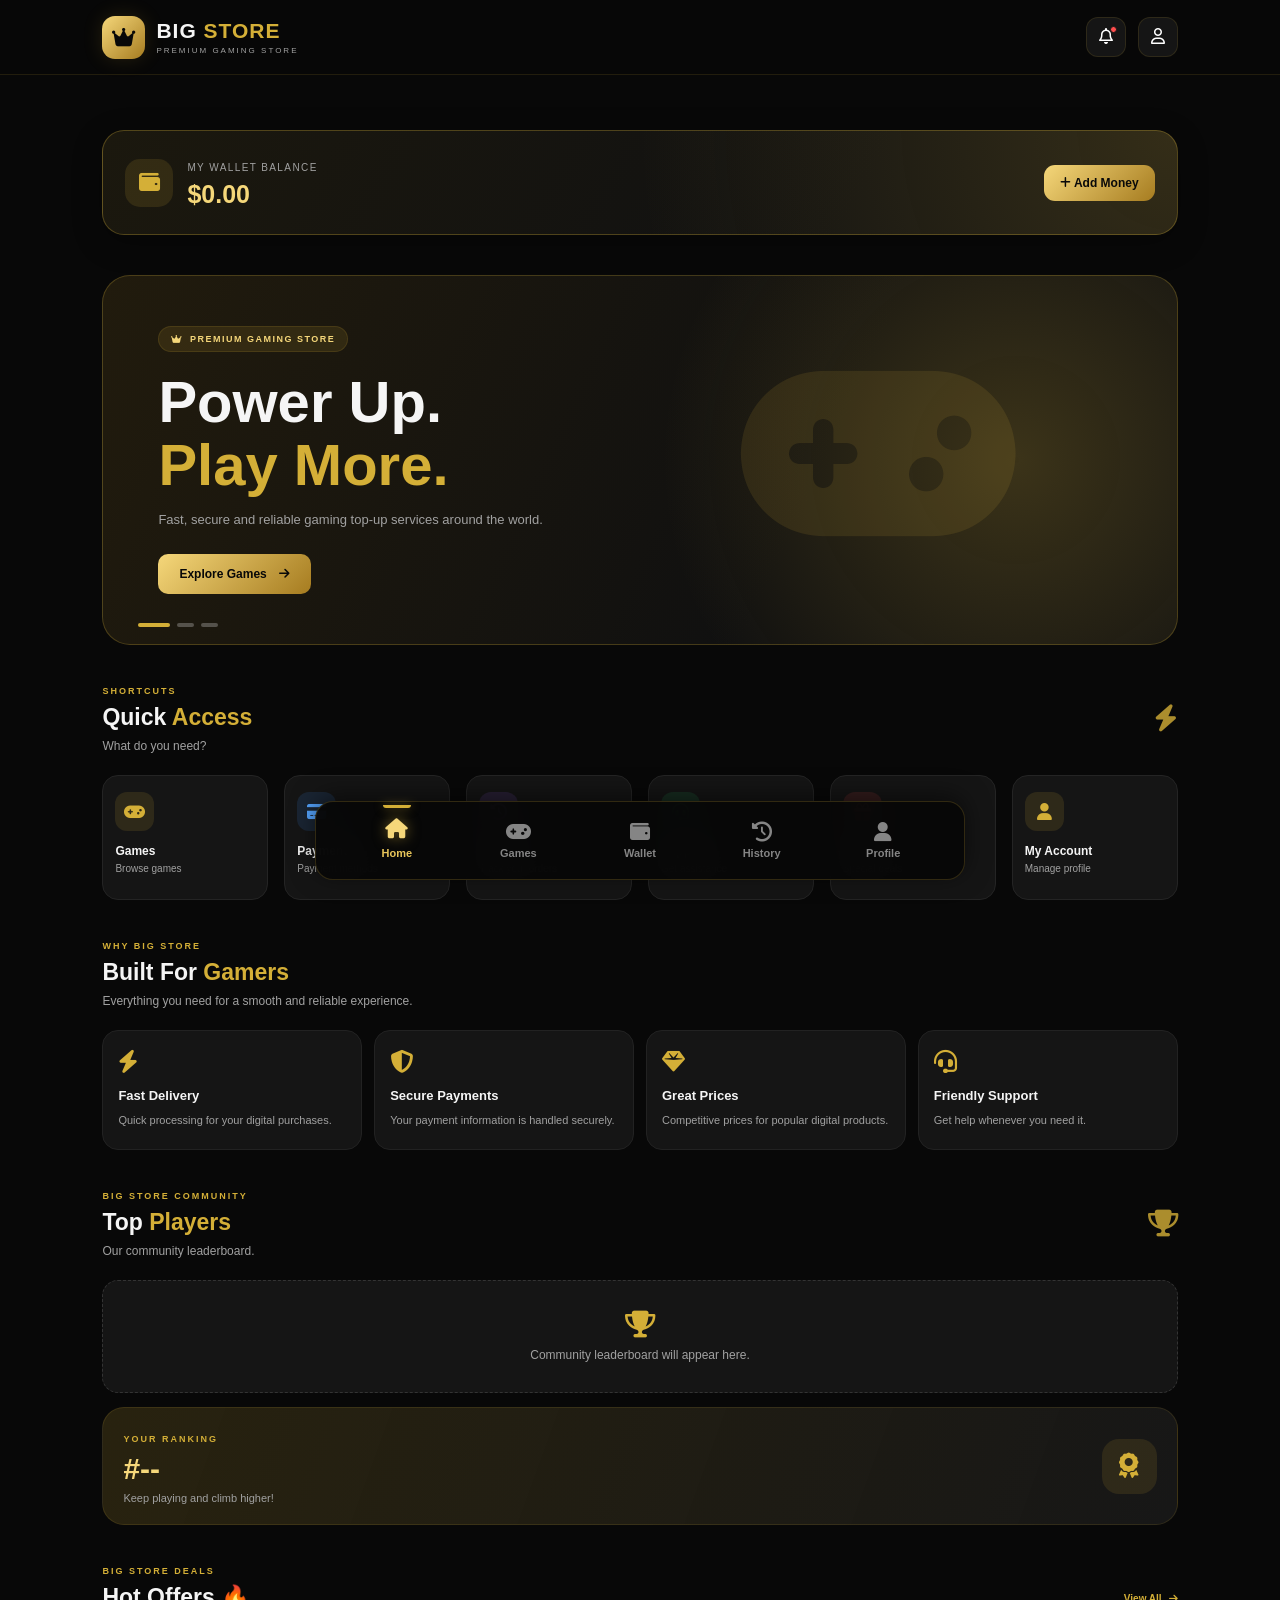
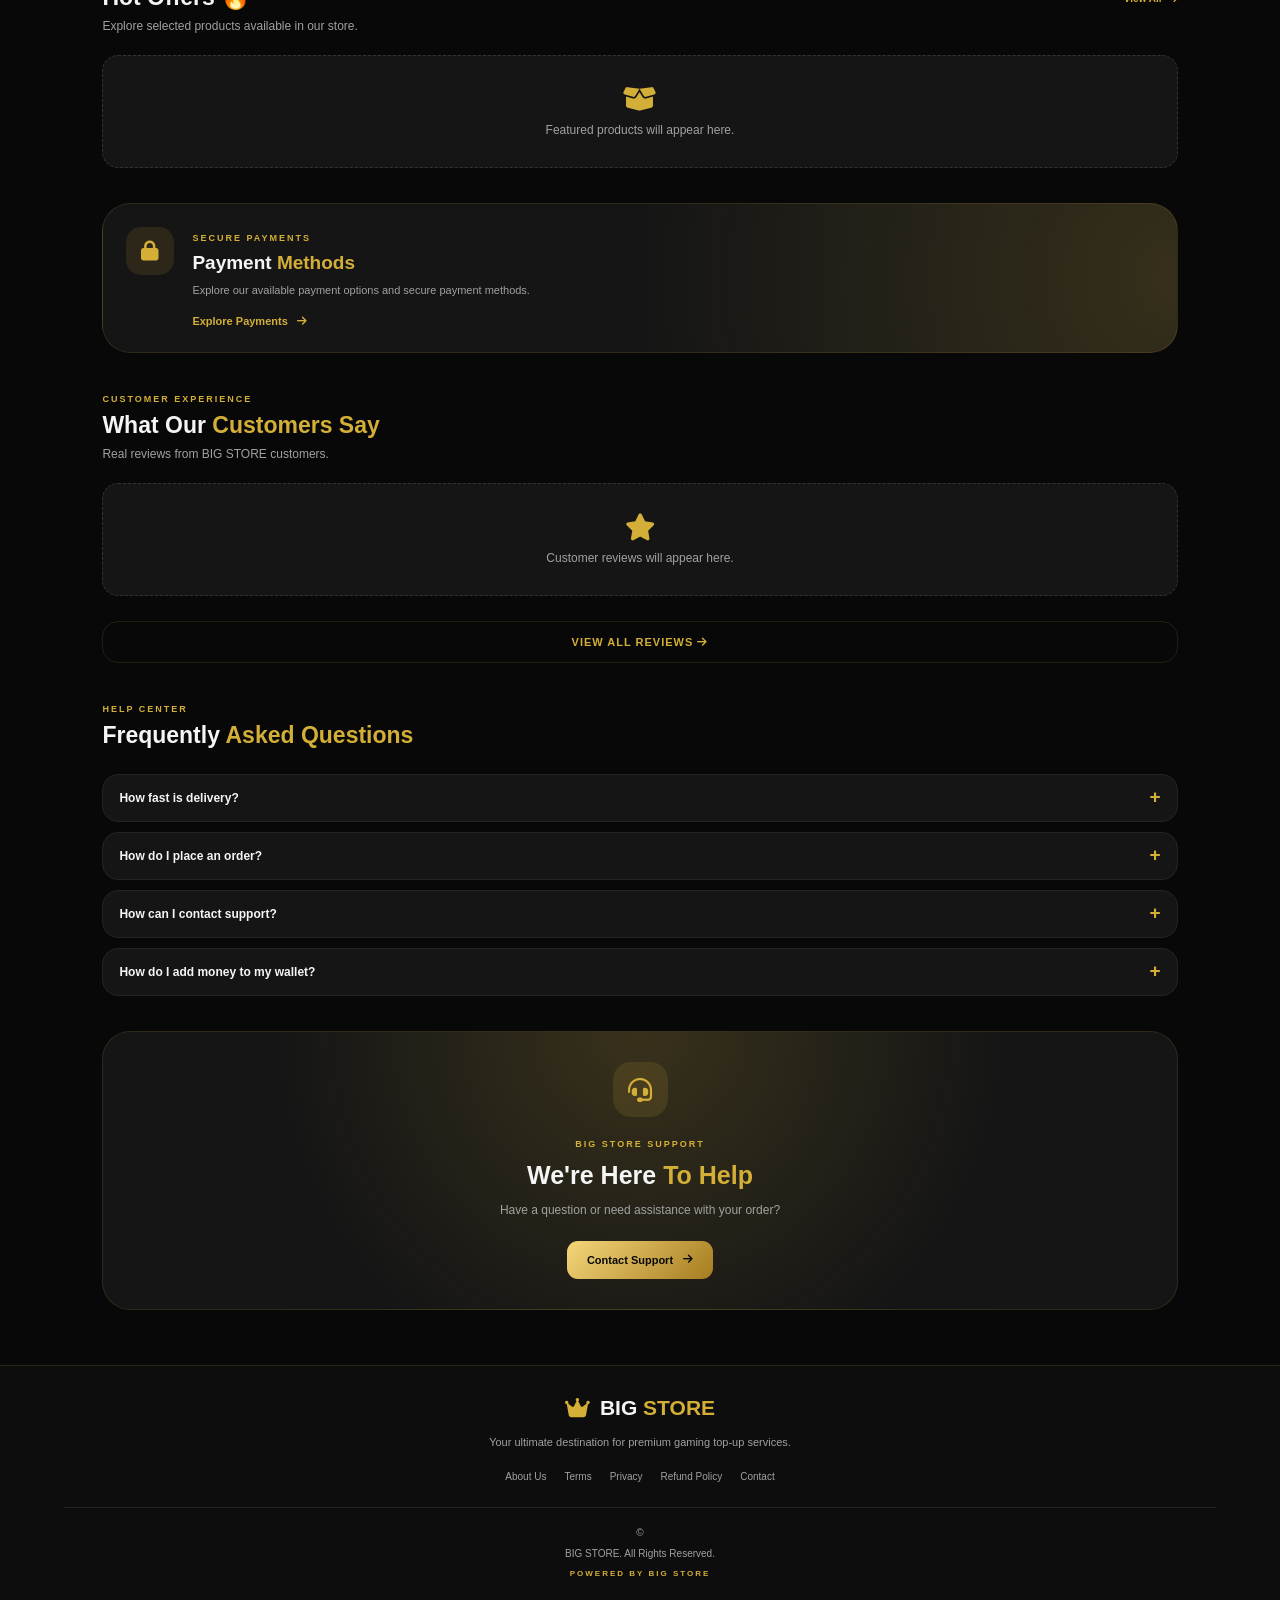
==== commit 4ddde8d3: "Update website" ====
--- a/index.html
+++ b/index.html
@@ -1340,7 +1340,7 @@
      INDEX JAVASCRIPT
 ===================================== -->
 
-<script src="index.js"></script>
+<script type="module" src="index.js"></script>
 
 
 </body>
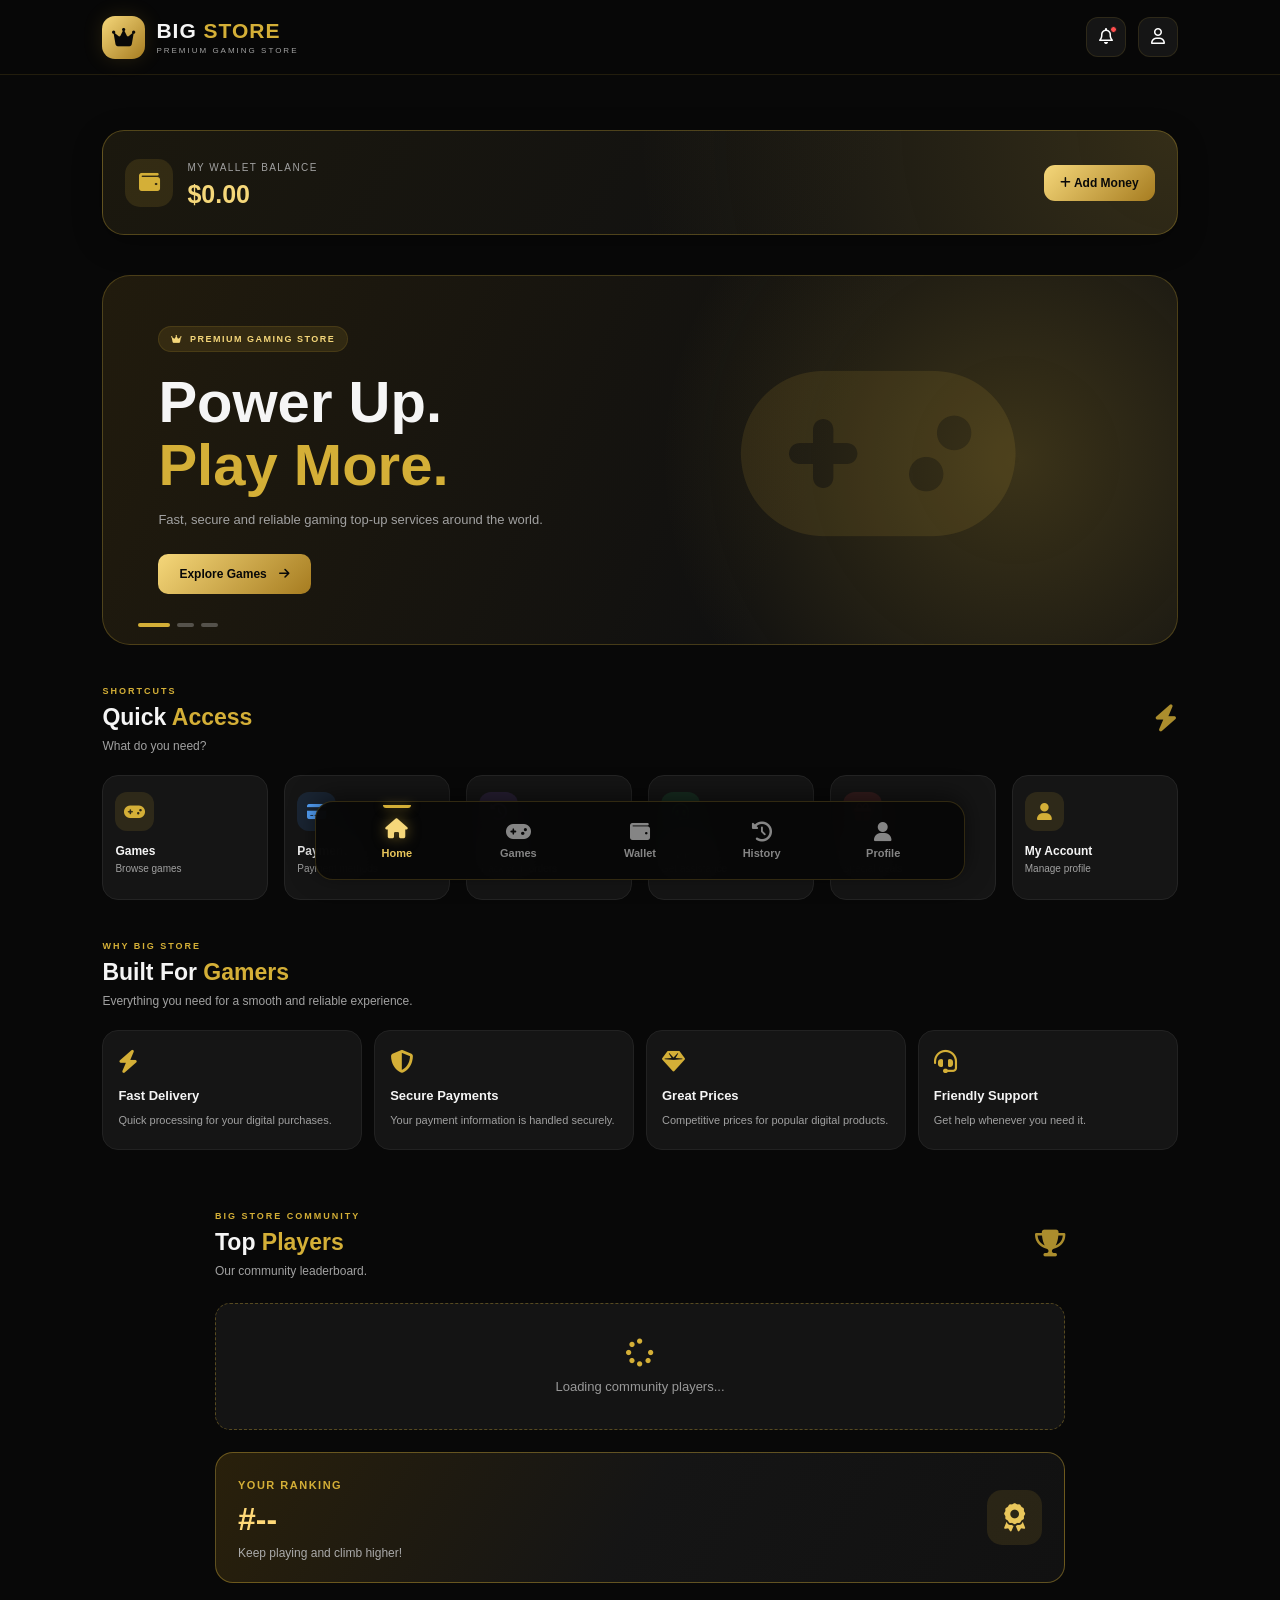
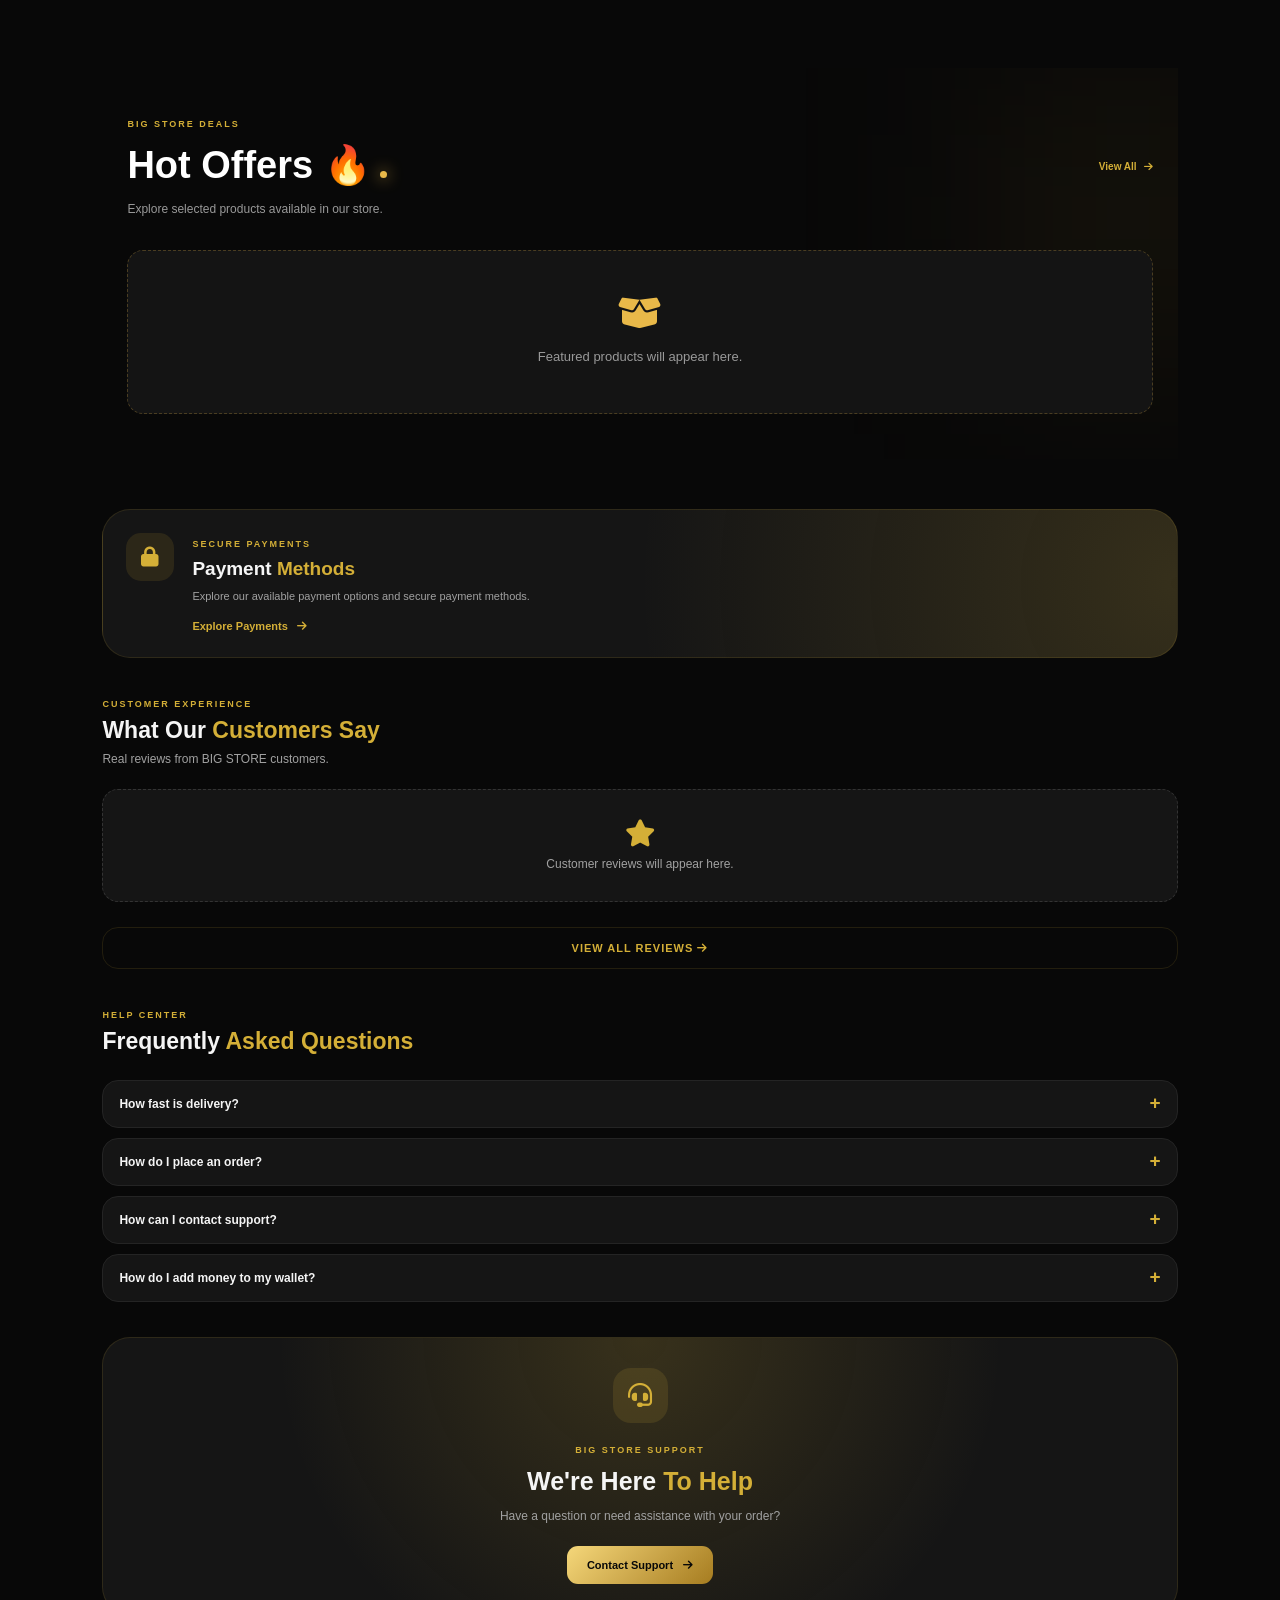
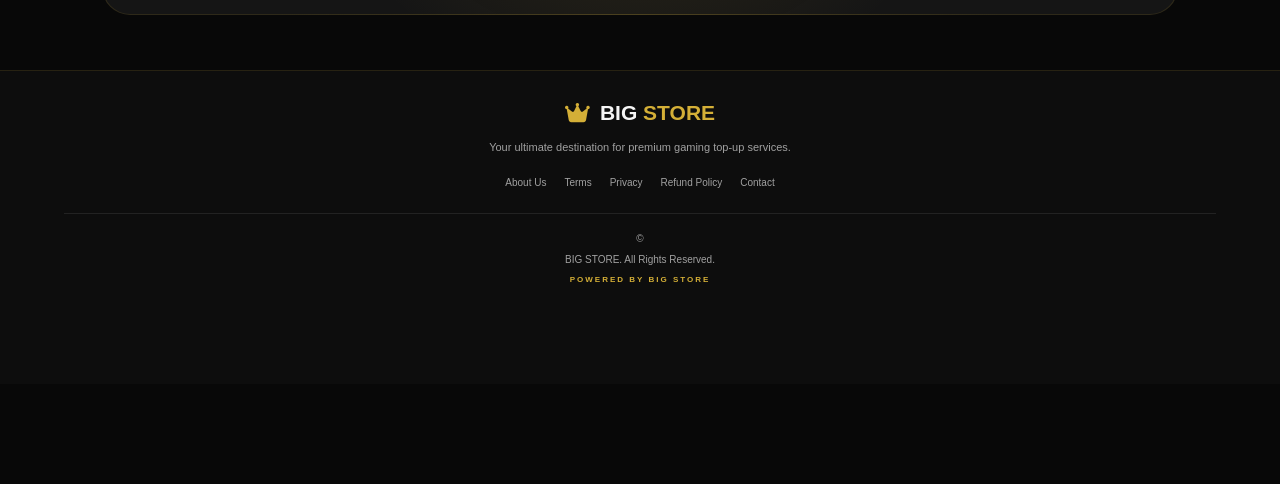
==== commit adf81eaf: "Update website" ====
--- a/index.html
+++ b/index.html
@@ -16,7 +16,6 @@
 <link rel="stylesheet" href="index.css">
 
 <link rel="stylesheet" href="https://cdnjs.cloudflare.com/ajax/libs/font-awesome/6.5.0/css/all.min.css">
-
 
 <!-- =====================================
      BIG STORE BOTTOM NAVIGATION CSS
@@ -734,81 +733,57 @@
 
 
 
-    <!-- =====================================
-         COMMUNITY
-    ===================================== -->
-
-    <section class="community-section">
-
-
-        <div class="section-heading">
-
-
-            <div>
-
-                <span class="section-label">BIG STORE COMMUNITY</span>
-
-                <h2>Top <span>Players</span></h2>
-
-                <p>Our community leaderboard.</p>
-
-            </div>
-
-
-
-            <i class="fa-solid fa-trophy heading-icon"></i>
-
-
-        </div>
-
-
-
-        <div class="leaderboard-list" id="leaderboardList">
-
-
-            <div class="leaderboard-placeholder">
-
-                <i class="fa-solid fa-trophy"></i>
-
-                <p>
-
-                    Community leaderboard will appear here.
-
-                </p>
-
-            </div>
-
-
-        </div>
-
-
-
-        <div class="your-ranking-card">
-
-
-            <div>
-
-                <span>YOUR RANKING</span>
-
-                <h2 id="userRanking">#--</h2>
-
-                <p>Keep playing and climb higher!</p>
-
-            </div>
-
-
-
-            <div class="ranking-trophy">
-
-                <i class="fa-solid fa-award"></i>
-
-            </div>
-
-
-        </div>
-
-
-    </section>
+<!-- =====================================
+BIG STORE COMMUNITY
+REAL PLAYER LEADERBOARD
+===================================== -->
+
+<section class="community-section">
+
+    <div class="section-heading">
+
+        <div>
+            <span class="section-label">BIG STORE COMMUNITY</span>
+
+            <h2>Top <span>Players</span></h2>
+
+            <p>Our community leaderboard.</p>
+        </div>
+
+        <i class="fa-solid fa-trophy heading-icon"></i>
+
+    </div>
+
+    <!-- LEADERBOARD -->
+
+    <div class="leaderboard-list" id="leaderboardList">
+
+        <div class="leaderboard-placeholder">
+            <i class="fa-solid fa-spinner fa-spin"></i>
+            <p>Loading community players...</p>
+        </div>
+
+    </div>
+
+    <!-- YOUR RANKING -->
+
+    <div class="your-ranking-card">
+
+        <div>
+            <span>YOUR RANKING</span>
+
+            <h2 id="userRanking">#--</h2>
+
+            <p>Keep playing and climb higher!</p>
+        </div>
+
+        <div class="ranking-trophy">
+            <i class="fa-solid fa-award"></i>
+        </div>
+
+    </div>
+
+</section>
 
 
 
--- a/index.css
+++ b/index.css
@@ -1392,4 +1392,594 @@
         transition-duration: 0.01ms !important;
     }
 
+}
+
+/* ==========================================
+   BIG STORE - HOT OFFERS
+   PREMIUM BLACK & GOLD DESIGN
+========================================== */
+
+.deals-section {
+    position: relative;
+    width: 100%;
+    max-width: 1250px;
+    margin: 50px auto;
+    padding: 45px 25px;
+
+    overflow: hidden;
+}
+
+/* SECTION BACKGROUND GLOW */
+
+.deals-section::before {
+    content: "";
+    position: absolute;
+    top: 0;
+    right: -100px;
+
+    width: 300px;
+    height: 300px;
+
+    background: rgba(233,185,73,0.06);
+    filter: blur(100px);
+
+    pointer-events: none;
+}
+
+/* SECTION HEADING */
+
+.deals-section h2 {
+    position: relative;
+
+    margin: 12px 0;
+
+    color: #ffffff;
+
+    font-family: 'Space Grotesk', sans-serif;
+
+    font-size: clamp(27px, 4vw, 38px);
+    font-weight: 900;
+}
+
+.deals-section h2::after {
+    content: "";
+
+    display: inline-block;
+
+    width: 7px;
+    height: 7px;
+
+    margin-left: 9px;
+
+    background: #e9b949;
+
+    border-radius: 50%;
+
+    box-shadow: 0 0 15px #e9b949;
+}
+
+/* SECTION DESCRIPTION */
+
+.deals-section p {
+    color: #999999;
+    line-height: 1.7;
+}
+
+/* DEALS GRID */
+
+#dealsGrid {
+    position: relative;
+
+    display: grid;
+
+    grid-template-columns:
+        repeat(3, minmax(0, 1fr));
+
+    gap: 22px;
+
+    width: 100%;
+
+    margin-top: 30px;
+}
+
+/* PRODUCT CARD */
+
+#dealsGrid .deal-card {
+    position: relative;
+
+    min-width: 0;
+
+    padding: 14px;
+
+    overflow: hidden;
+
+    background: linear-gradient(
+        145deg,
+        #1b1b1b,
+        #101010
+    );
+
+    border: 1px solid rgba(233,185,73,0.15);
+
+    border-radius: 18px;
+
+    transition: all 0.35s ease;
+}
+
+/* CARD HOVER */
+
+#dealsGrid .deal-card:hover {
+    transform: translateY(-7px);
+
+    border-color: #e9b949;
+
+    box-shadow:
+        0 12px 35px rgba(0,0,0,0.5),
+        0 0 20px rgba(233,185,73,0.08);
+}
+
+/* PRODUCT IMAGE */
+
+#dealsGrid .deal-card img {
+    display: block;
+
+    width: 100%;
+
+    height: 185px;
+
+    object-fit: cover;
+
+    background: #080808;
+
+    border-radius: 12px;
+
+    transition: transform 0.45s ease;
+}
+
+#dealsGrid .deal-card:hover img {
+    transform: scale(1.04);
+}
+
+/* PRODUCT TITLE */
+
+#dealsGrid .deal-card h3 {
+    margin: 17px 0 9px;
+
+    color: #ffffff;
+
+    font-family: 'Space Grotesk', sans-serif;
+
+    font-size: 16px;
+    font-weight: 800;
+
+    line-height: 1.5;
+}
+
+/* PRODUCT PRICE */
+
+#dealsGrid .deal-card p {
+    margin: 0 0 17px;
+
+    color: #f5d477;
+
+    font-size: 17px;
+    font-weight: 900;
+
+    font-family: 'Space Grotesk', sans-serif;
+}
+
+/* VIEW PRODUCT BUTTON */
+
+#dealsGrid .deal-card button {
+    width: 100%;
+
+    padding: 13px 15px;
+
+    border: none;
+
+    border-radius: 10px;
+
+    background: linear-gradient(
+        135deg,
+        #f5d477,
+        #bd8522
+    );
+
+    color: #17110a;
+
+    font-size: 12px;
+    font-weight: 900;
+
+    cursor: pointer;
+
+    transition: all 0.3s ease;
+}
+
+#dealsGrid .deal-card button:hover {
+    background: linear-gradient(
+        135deg,
+        #ffe59a,
+        #e9b949
+    );
+
+    box-shadow:
+        0 5px 20px rgba(233,185,73,0.25);
+
+    transform: translateY(-2px);
+}
+
+/* PLACEHOLDER */
+
+#dealsGrid .deals-placeholder {
+    grid-column: 1 / -1;
+
+    width: 100%;
+
+    padding: 45px 20px;
+
+    text-align: center;
+
+    background: #141414;
+
+    border: 1px dashed rgba(233,185,73,0.25);
+
+    border-radius: 16px;
+}
+
+#dealsGrid .deals-placeholder i {
+    display: block;
+
+    margin-bottom: 15px;
+
+    color: #e9b949;
+
+    font-size: 35px;
+}
+
+#dealsGrid .deals-placeholder p {
+    color: #999999;
+
+    font-size: 13px;
+}
+
+/* MOBILE */
+
+@media (max-width: 600px) {
+
+    .deals-section {
+        margin: 25px auto;
+
+        padding: 30px 13px;
+    }
+
+    .deals-section h2 {
+        font-size: 25px;
+    }
+
+    #dealsGrid {
+        grid-template-columns:
+            repeat(2, minmax(0, 1fr));
+
+        gap: 12px;
+
+        margin-top: 22px;
+    }
+
+    #dealsGrid .deal-card {
+        padding: 9px;
+
+        border-radius: 13px;
+    }
+
+    #dealsGrid .deal-card img {
+        height: 115px;
+
+        border-radius: 9px;
+    }
+
+    #dealsGrid .deal-card h3 {
+        margin: 12px 0 7px;
+
+        font-size: 12px;
+    }
+
+    #dealsGrid .deal-card p {
+        font-size: 13px;
+
+        margin-bottom: 12px;
+    }
+
+    #dealsGrid .deal-card button {
+        padding: 11px 5px;
+
+        font-size: 10px;
+    }
+
+}
+
+/* SMALL MOBILE */
+
+@media (max-width: 360px) {
+
+    #dealsGrid {
+        gap: 9px;
+    }
+
+    #dealsGrid .deal-card img {
+        height: 95px;
+    }
+
+    #dealsGrid .deal-card h3 {
+        font-size: 11px;
+    }
+
+}
+
+/* REDUCED MOTION */
+
+@media (prefers-reduced-motion: reduce) {
+
+    #dealsGrid .deal-card,
+    #dealsGrid .deal-card img,
+    #dealsGrid .deal-card button {
+        transition: none;
+    }
+
+}
+
+/* ==========================================
+   BIG STORE COMMUNITY LEADERBOARD
+   PREMIUM BLACK & GOLD
+========================================== */
+
+.community-section {
+    width: 100%;
+    padding: 25px 16px;
+    margin: 20px auto;
+}
+
+/* LEADERBOARD CONTAINER */
+
+.leaderboard-list {
+    display: flex;
+    flex-direction: column;
+    gap: 12px;
+    margin-top: 22px;
+}
+
+/* PLAYER CARD */
+
+.leaderboard-item {
+    display: flex;
+    align-items: center;
+    gap: 12px;
+    padding: 15px;
+    min-width: 0;
+    background: linear-gradient(
+        135deg,
+        #171717,
+        #101010
+    );
+    border: 1px solid rgba(212, 175, 55, 0.16);
+    border-radius: 15px;
+    transition: 0.25s ease;
+}
+
+.leaderboard-item:hover {
+    border-color: rgba(212, 175, 55, 0.55);
+    transform: translateY(-2px);
+}
+
+/* CURRENT USER */
+
+.leaderboard-item.current-user {
+    background: linear-gradient(
+        120deg,
+        rgba(212, 175, 55, 0.16),
+        #151515
+    );
+    border: 1px solid #d4af37;
+    box-shadow: 0 0 18px rgba(212, 175, 55, 0.12);
+}
+
+/* RANK */
+
+.leaderboard-rank {
+    flex: 0 0 35px;
+    text-align: center;
+    font-size: 21px;
+    font-weight: 900;
+    color: #e9c65b;
+}
+
+/* TOP THREE */
+
+.leaderboard-item:nth-child(1) .leaderboard-rank {
+    color: #ffd700;
+}
+
+.leaderboard-item:nth-child(2) .leaderboard-rank {
+    color: #c0c0c0;
+}
+
+.leaderboard-item:nth-child(3) .leaderboard-rank {
+    color: #cd7f32;
+}
+
+/* AVATAR */
+
+.leaderboard-avatar {
+    width: 48px;
+    height: 48px;
+    flex: 0 0 48px;
+    object-fit: cover;
+    border-radius: 50%;
+    border: 2px solid #d4af37;
+    background: #222;
+}
+
+/* PLAYER DETAILS */
+
+.leaderboard-details {
+    flex: 1;
+    min-width: 0;
+}
+
+.leaderboard-details h3 {
+    margin: 0 0 5px;
+    color: #fff;
+    font-size: 14px;
+    font-weight: 700;
+    overflow-wrap: anywhere;
+}
+
+.leaderboard-details p {
+    margin: 0;
+    color: #999;
+    font-size: 11px;
+}
+
+/* TOTAL SPENT */
+
+.leaderboard-amount {
+    flex: 0 0 auto;
+    max-width: 42%;
+    color: #e9c65b;
+    font-size: 12px;
+    font-weight: 800;
+    text-align: right;
+    overflow-wrap: anywhere;
+}
+
+/* PLACEHOLDER */
+
+.leaderboard-placeholder {
+    width: 100%;
+    padding: 35px 15px;
+    text-align: center;
+    background: #141414;
+    border: 1px dashed rgba(212, 175, 55, 0.35);
+    border-radius: 15px;
+    color: #999;
+}
+
+.leaderboard-placeholder i {
+    color: #d4af37;
+    font-size: 28px;
+    margin-bottom: 12px;
+}
+
+.leaderboard-placeholder p {
+    font-size: 13px;
+    margin: 0;
+}
+
+/* YOUR RANKING CARD */
+
+.your-ranking-card {
+    display: flex;
+    align-items: center;
+    justify-content: space-between;
+    gap: 15px;
+    margin-top: 22px;
+    padding: 22px;
+    background: linear-gradient(
+        120deg,
+        #29200b,
+        #151515,
+        #111
+    );
+    border: 1px solid rgba(212, 175, 55, 0.4);
+    border-radius: 18px;
+}
+
+.your-ranking-card span {
+    color: #d4af37;
+    font-size: 11px;
+    font-weight: 800;
+    letter-spacing: 1.5px;
+}
+
+.your-ranking-card h2 {
+    margin: 8px 0;
+    color: #ffd978;
+    font-size: 32px;
+    font-weight: 900;
+}
+
+.your-ranking-card p {
+    margin: 0;
+    color: #aaa;
+    font-size: 12px;
+}
+
+.ranking-trophy {
+    width: 55px;
+    height: 55px;
+    display: flex;
+    align-items: center;
+    justify-content: center;
+    border-radius: 15px;
+    background: rgba(212, 175, 55, 0.12);
+    color: #e9c65b;
+    font-size: 28px;
+}
+
+/* TABLET AND DESKTOP */
+
+@media (min-width: 768px) {
+
+    .community-section {
+        max-width: 900px;
+        padding: 35px 25px;
+    }
+
+    .leaderboard-item {
+        padding: 18px 22px;
+    }
+
+    .leaderboard-avatar {
+        width: 55px;
+        height: 55px;
+        flex-basis: 55px;
+    }
+
+    .leaderboard-details h3 {
+        font-size: 16px;
+    }
+
+    .leaderboard-amount {
+        font-size: 14px;
+    }
+
+}
+
+/* SMALL MOBILE */
+
+@media (max-width: 380px) {
+
+    .leaderboard-item {
+        gap: 8px;
+        padding: 12px 9px;
+    }
+
+    .leaderboard-rank {
+        flex-basis: 27px;
+        font-size: 17px;
+    }
+
+    .leaderboard-avatar {
+        width: 40px;
+        height: 40px;
+        flex-basis: 40px;
+    }
+
+    .leaderboard-details h3 {
+        font-size: 12px;
+    }
+
+    .leaderboard-amount {
+        font-size: 10px;
+    }
+
 }
